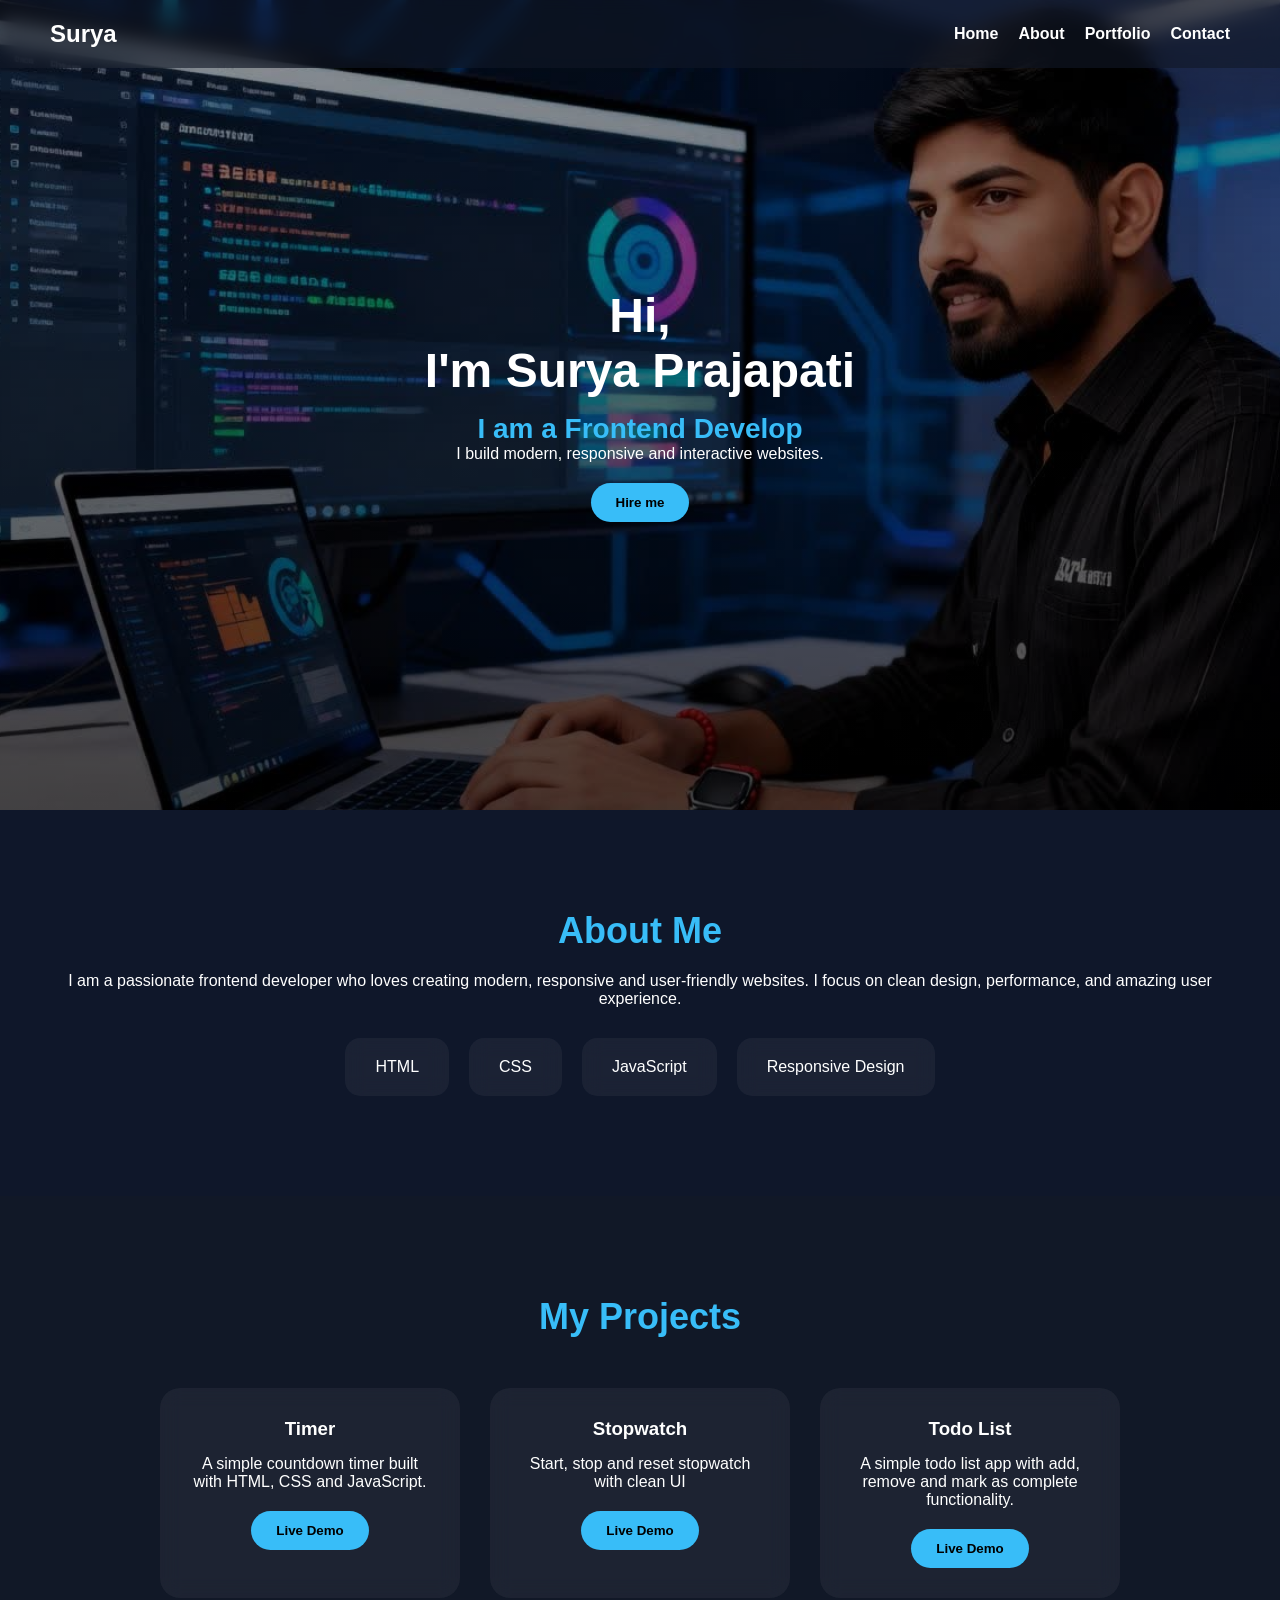
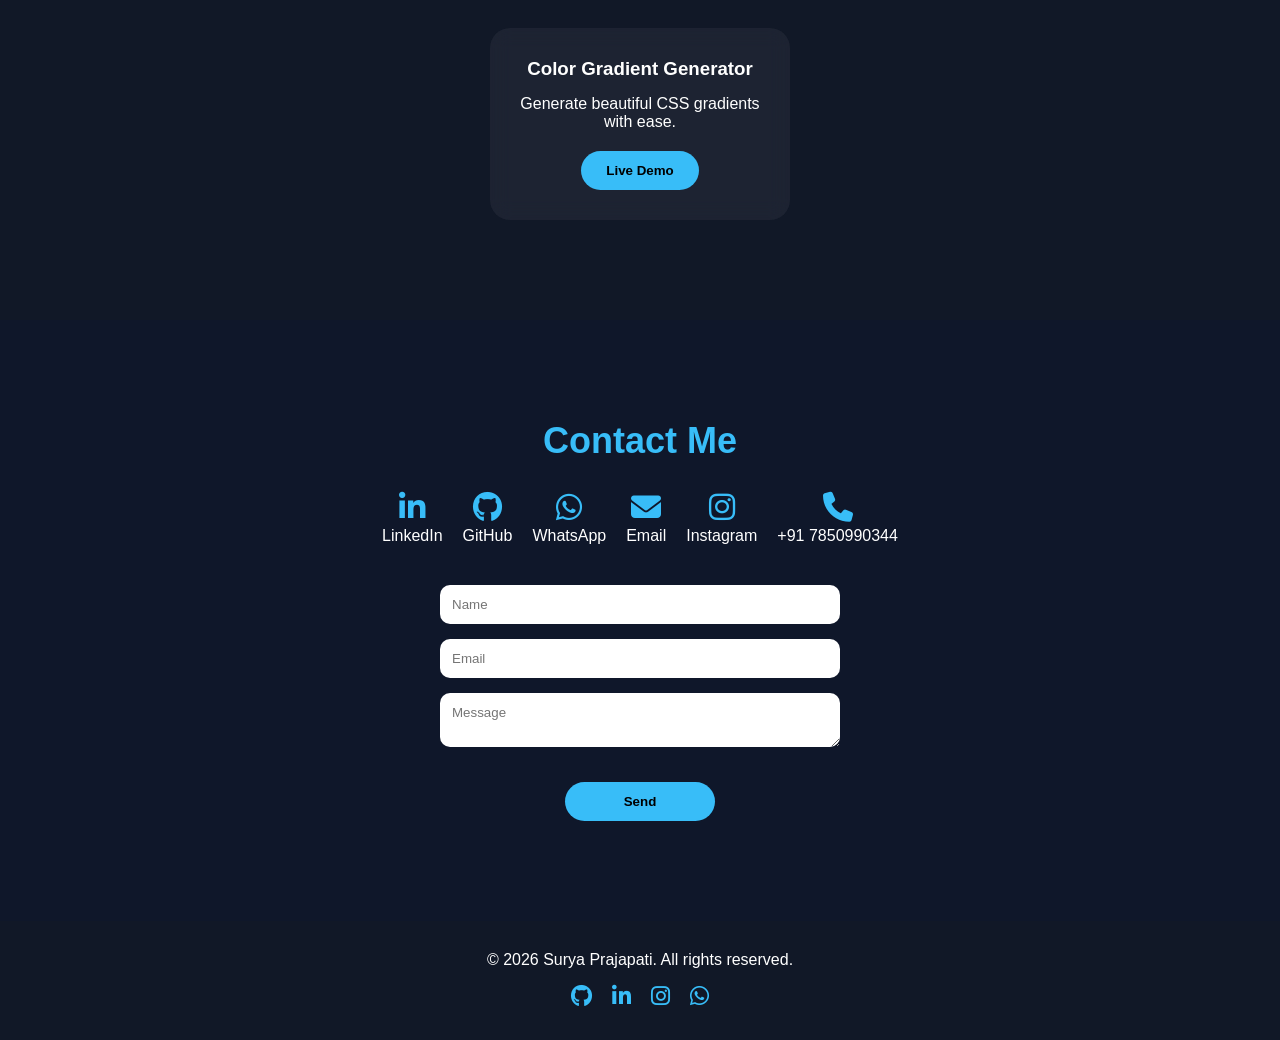
==== index.html @ 7abf76f6 "Add files via upload" ====
<!DOCTYPE html>
<html lang="en">
<head>
    <meta charset="UTF-8">
    <meta name="viewport" content="width=device-width, initial-scale=1.0">
    <title>Surya Portfolio</title>
    <link rel="stylesheet" href="style.css">
    <link rel="stylesheet" href="https://cdnjs.cloudflare.com/ajax/libs/font-awesome/6.5.0/css/all.min.css">
</head>
<body>

    <!-- Navbar -->
    <header class="navbar">
        <div class="logo">Surya</div>
        <div class="menu-toggle">&#9776;</div>
        <nav>
            <ul>
                <li><a href="#hero">Home</a></li>
                <li><a href="#about">About</a></li>
                <li><a href="#portfolio">Portfolio</a></li>
                <li><a href="#contact">Contact</a></li>
            </ul>
        </nav>
    </header>

    <!-- Hero Section -->
    <section class="hero" id="hero">
        <div class="hero-text animate-fade">
            <h1>Hi, <br> I'm Surya Prajapati</h1>
            <h2>I am a <span class="typing"></span></h2>
            <p>I build modern, responsive and interactive websites.</p>
            <button class="btn">Hire me</button>
        </div>
    </section>

    <!-- About Section -->
    <section class="about animate-fade" id="about">
        <h2>About Me</h2>
        <p>I am a passionate frontend developer who loves creating modern, responsive and user-friendly websites. I focus on clean design, performance, and amazing user experience.</p>

        <div class="skills">
            <div class="skill-card animate-slide">HTML</div>
            <div class="skill-card animate-slide">CSS</div>
            <div class="skill-card animate-slide">JavaScript</div>
            <div class="skill-card animate-slide">Responsive Design</div>
        </div>
    </section>

    <!-- Portfolio Section -->
    <section class="portfolio animate-fade" id="portfolio">
        <h2>My Projects</h2>
        <div class="project-container">
            <div class="project-card animate-slide">
                <h3>Timer</h3>
                <p>A simple countdown timer built with HTML, CSS and JavaScript.</p>
                <a href="https://surya4374.github.io/Timer/" target="_blank"><button class="btn">Live Demo</button></a>
            </div>
            <div class="project-card animate-slide">
                <h3>Stopwatch</h3>
                <p>Start, stop and reset stopwatch with clean UI</p>
                <a href="https://surya4374.github.io/Digital-Clock/" target="_blank"><button class="btn">Live Demo</button></a>
            </div>
            <div class="project-card animate-slide">
                <h3>Todo List</h3>
                <p>A simple todo list app with add, remove and mark as complete functionality.</p>
                <a href="https://surya4374.github.io/Todo-/" target="_blank"><button class="btn">Live Demo</button></a>
            </div>
            <div class="project-card animate-slide">
                <h3>Color Gradient Generator</h3>
                <p>Generate beautiful CSS gradients with ease.</p>
                <a href="https://surya4374.github.io/gradient-generator/" target="_blank"><button class="btn">Live Demo</button></a>
            </div>
        </div>
    </section>

    <!-- Contact Section -->
    <section class="contact animate-fade" id="contact">
        <h2>Contact Me</h2>
        <div class="contact-links">
            <div class="contact-item">
                <a href="https://www.linkedin.com/in/surya-prajapat-3aa0772b4/" target="_blank"><i class="fab fa-linkedin-in"></i></a>
                <span>LinkedIn</span>
            </div>
            <div class="contact-item">
                <a href="https://github.com/Surya4374" target="_blank"><i class="fab fa-github"></i></a>
                <span>GitHub</span>
            </div>
            <div class="contact-item">
                <a href="http://wa.me/7850990344" target="_blank"><i class="fab fa-whatsapp"></i></a>
                <span>WhatsApp</span>
            </div>
            <div class="contact-item">
                <a href="mailto:suryaprajapati4374@gmail.com"><i class="fas fa-envelope"></i></a>
                <span>Email</span>
            </div>
            <div class="contact-item">
                <a href="https://www.instagram.com/surya_prajapati_4374/" target="_blank"><i class="fab fa-instagram"></i></a>
                <span>Instagram</span>
            </div>
            <div class="contact-item">
                <a href="tel:+917850990344"><i class="fas fa-phone"></i></a>
                <span>+91 7850990344</span>
            </div>
        </div>

        <form class="contact-form animate-fade">
            <input type="text" placeholder="Name" required>
            <input type="email" placeholder="Email" required>
            <textarea placeholder="Message" required></textarea>
            <button type="submit" class="btn">Send</button>
        </form>
    </section>

    <!-- Footer -->
    <footer class="footer animate-fade">
        <p>&copy; 2026 Surya Prajapati. All rights reserved.</p>
        <div class="footer-social">
            <a href="https://github.com/Surya4374" target="_blank"><i class="fab fa-github"></i></a>
            <a href="https://www.linkedin.com/in/surya-prajapat-3aa0772b4/" target="_blank"><i class="fab fa-linkedin-in"></i></a>
            <a href="https://www.instagram.com/surya_prajapati_4374/" target="_blank"><i class="fab fa-instagram"></i></a>
            <a href="http://wa.me/7850990344" target="_blank"><i class="fab fa-whatsapp"></i></a>
        </div>
    </footer>

    <script src="script.js"></script>
</body>
</html>
---- style.css ----
/* RESET + BASE */
*{
    margin: 0;
    padding: 0;
    box-sizing: border-box;
    font-family: 'Arial', Helvetica, sans-serif;
}

body{
    background-color: #0f172a;
    color: white;
    overflow-x: hidden;
}

/* NAVBAR */
.navbar{
    display: flex;
    justify-content: space-between;
    align-items: center;
    padding: 20px 50px;
    background: rgba(17,24,39,0.6);
    backdrop-filter: blur(10px);
    position: fixed;
    width: 100%;
    top: 0;
    left: 0;
    z-index: 1000;
    transition: 0.3s;
}

.navbar.scrolled{
    background: #111827;
}

.navbar .logo{
    font-size: 24px;
    font-weight: bold;
}

.navbar ul{
    list-style: none;
    display: flex;
    gap: 20px;
}

.navbar ul li a{
    text-decoration: none;
    color: white;
    font-weight: bold;
    transition: 0.3s;
}

.navbar ul li a:hover{
    color: #38bdf8;
}

/* MENU TOGGLE MOBILE */
.menu-toggle{
    display: none;
    font-size: 28px;
    cursor: pointer;
}

/* HERO */
.hero{
    height: 90vh;
    display: flex;
    justify-content: center;
    align-items: center;
    text-align: center;
    padding: 0 20px;
    background: linear-gradient(rgba(0,0,0,0.4),rgba(0,0,0,0.7)), url('hero-img.jpg') center/cover no-repeat;
}

.hero h1{
    font-size: 48px;
    margin-bottom: 15px;
}

.hero h2{
    font-size: 28px;
    color: #38bdf8;
}

.btn{
    margin-top: 20px;
    padding: 12px 25px;
    background: #38bdf8;
    border: none;
    border-radius: 30px;
    cursor: pointer;
    font-weight: bold;
    transition: 0.3s;
}

.btn:hover{
    transform: scale(1.1);
    box-shadow: 0 0 20px #38bdf8;
}

/* ABOUT */
.about{
    padding: 100px 50px;
    text-align: center;
}

.about h2{
    font-size: 36px;
    color: #38bdf8;
    margin-bottom: 20px;
}

.skills{
    display: flex;
    justify-content: center;
    gap: 20px;
    flex-wrap: wrap;
    margin-top: 30px;
}

.skill-card{
    background: rgba(255,255,255,0.05);
    padding: 20px 30px;
    border-radius: 15px;
    backdrop-filter: blur(10px);
    cursor: pointer;
    transition: 0.3s;
}

.skill-card:hover{
    transform: translateY(-10px);
    box-shadow: 0 0 15px #38bdf8;
}

/* PORTFOLIO */
.portfolio{
    padding: 100px 50px;
    text-align: center;
    background: #111827;
}

.portfolio h2{
    font-size: 36px;
    color: #38bdf8;
    margin-bottom: 50px;
}

.project-container{
    display: flex;
    flex-wrap: wrap;
    justify-content: center;
    gap: 30px;
}

.project-card{
    background: rgba(255,255,255,0.05);
    padding: 30px;
    width: 300px;
    border-radius: 20px;
    backdrop-filter: blur(10px);
    transition: 0.5s;
    opacity: 0;
    transform: translateY(50px);
}

.project-card h3{
    margin-bottom: 15px;
}

.project-card:hover{
    transform: translateY(-10px);
    box-shadow: 0 0 20px #38bdf8;
}

/* CONTACT */
.contact{
    padding: 100px 50px;
    text-align: center;
}

.contact h2{
    font-size: 36px;
    color: #38bdf8;
    margin-bottom: 30px;
}

.contact-links{
    display: flex;
    flex-wrap: wrap;
    justify-content: center;
    gap: 20px;
}

.contact-item{
    display: flex;
    flex-direction: column;
    align-items: center;
    transition: 0.3s;
}

.contact-item i{
    font-size: 30px;
    margin-bottom: 5px;
    transition: 0.3s;
    color: #38bdf8;
}

.contact-item:hover i{
    transform: scale(1.3) rotate(10deg);
}

/* CONTACT FORM */
.contact-form{
    margin-top: 40px;
    display: flex;
    flex-direction: column;
    align-items: center;
    gap: 15px;
}

.contact-form input,
.contact-form textarea{
    width: 100%;
    max-width: 400px;
    padding: 12px;
    border-radius: 10px;
    border: none;
    outline: none;
}

.contact-form button{
    width: 150px;
}

/* FOOTER */
footer{
    padding: 30px 50px;
    text-align: center;
    background: #111827;
}

footer .footer-social{
    margin-top: 15px;
    display: flex;
    justify-content: center;
    gap: 20px;
}

footer .footer-social a{
    font-size: 22px;
    color: #38bdf8;
    transition: 0.3s;
}

footer .footer-social a:hover{
    transform: scale(1.3);
}

/* ANIMATIONS */
.animate-fade{
    opacity: 0;
    transform: translateY(30px);
    transition: all 0.8s ease-out;
}

.animate-slide{
    opacity: 0;
    transform: translateX(-50px);
    transition: all 0.8s ease-out;
}

/* RESPONSIVE */
@media(max-width:768px){

    /* Navbar layout fix */
    .navbar{
        padding: 15px 20px;
        justify-content: space-between;
        align-items: center;
    }

    /* Toggle LEFT me */
    .menu-toggle{
        display: block;
        order: 2;
    }

    /* Logo RIGHT me */
    .logo{
        order: 1;
        margin-right: auto;
    }

    /* Nav dropdown */
    .navbar ul{
        display: none;
        flex-direction: column;
        position: absolute;
        top: 60px;
        right: 20px;
        background: #111827;
        width: 200px;
        padding: 20px;
        z-index: 10001;
        border-radius: 10px;
    }

    .navbar nav.active ul{
        display: flex;
    }

    /* Responsive content */
    .hero h1{
        font-size: 32px;
    }

    .about, .portfolio, .contact{
        padding: 60px 20px;
    }

    .project-card{
        width: 100%;
    }
}
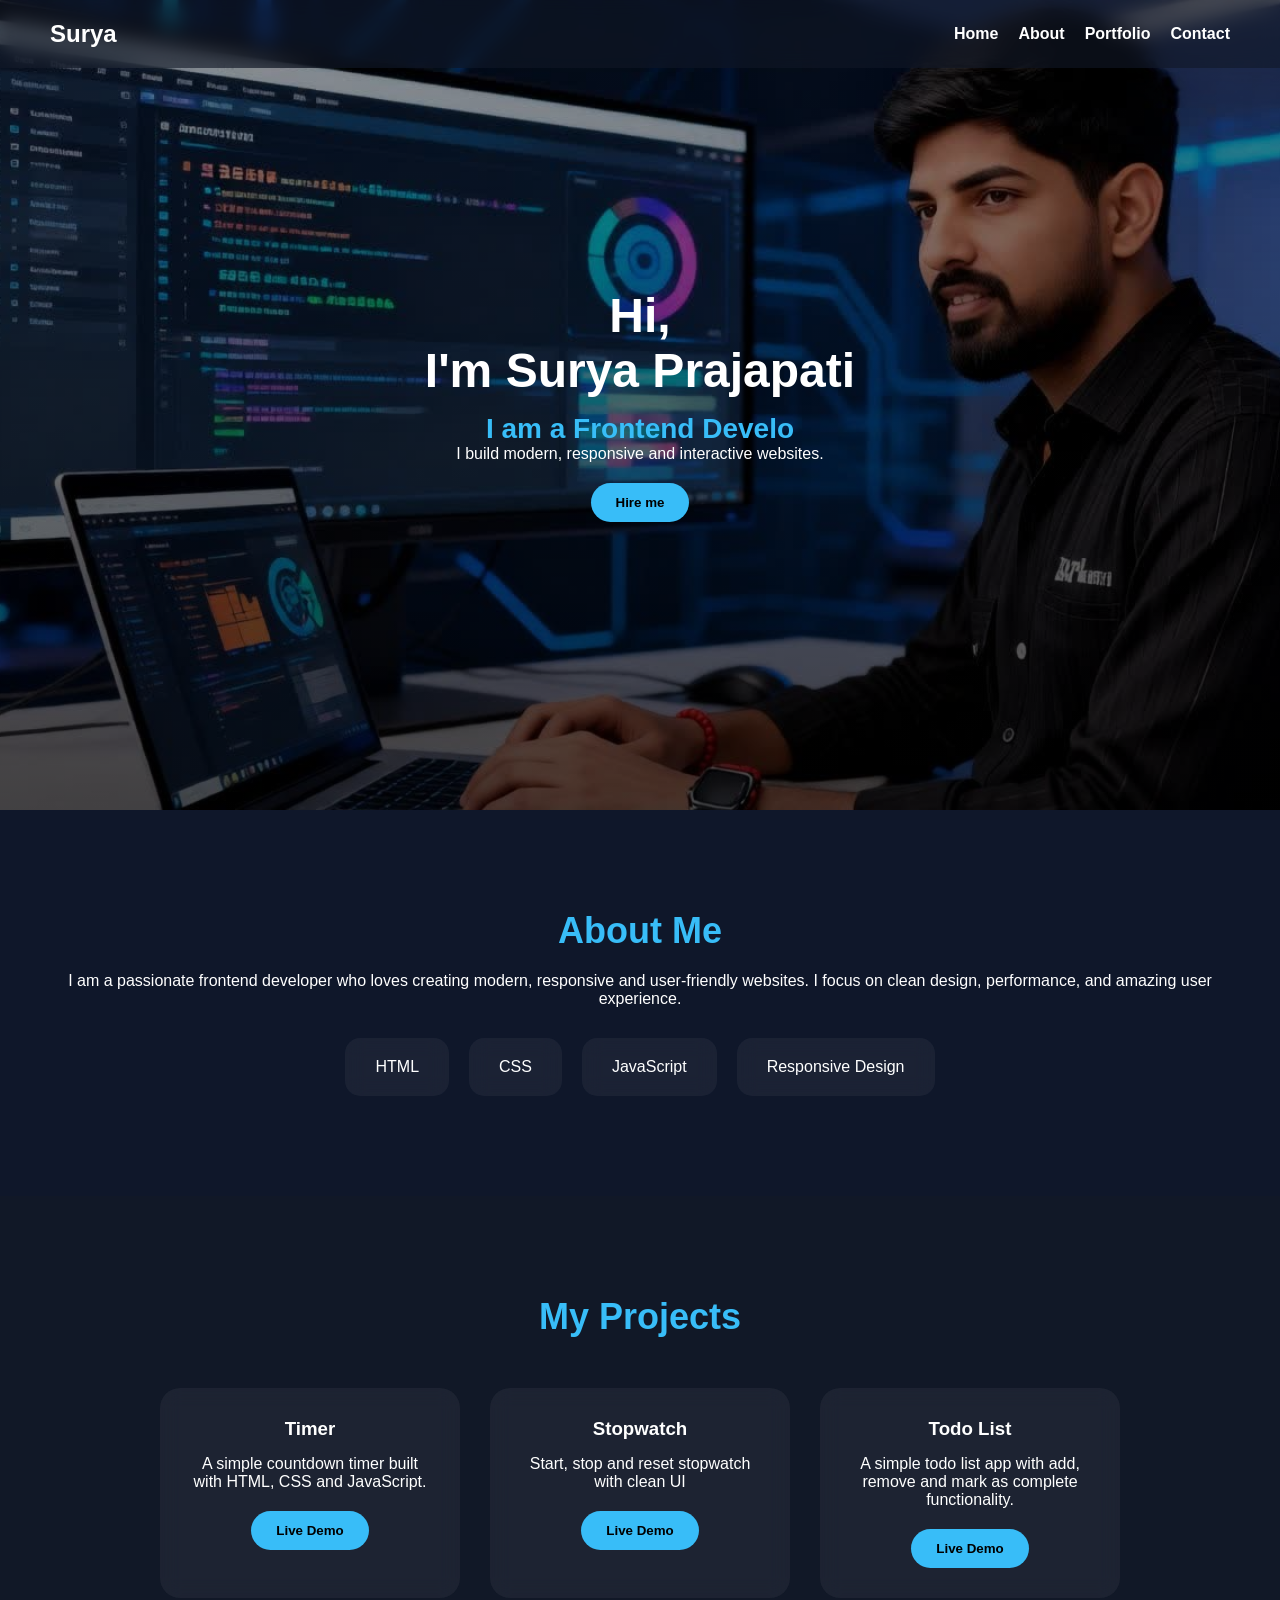
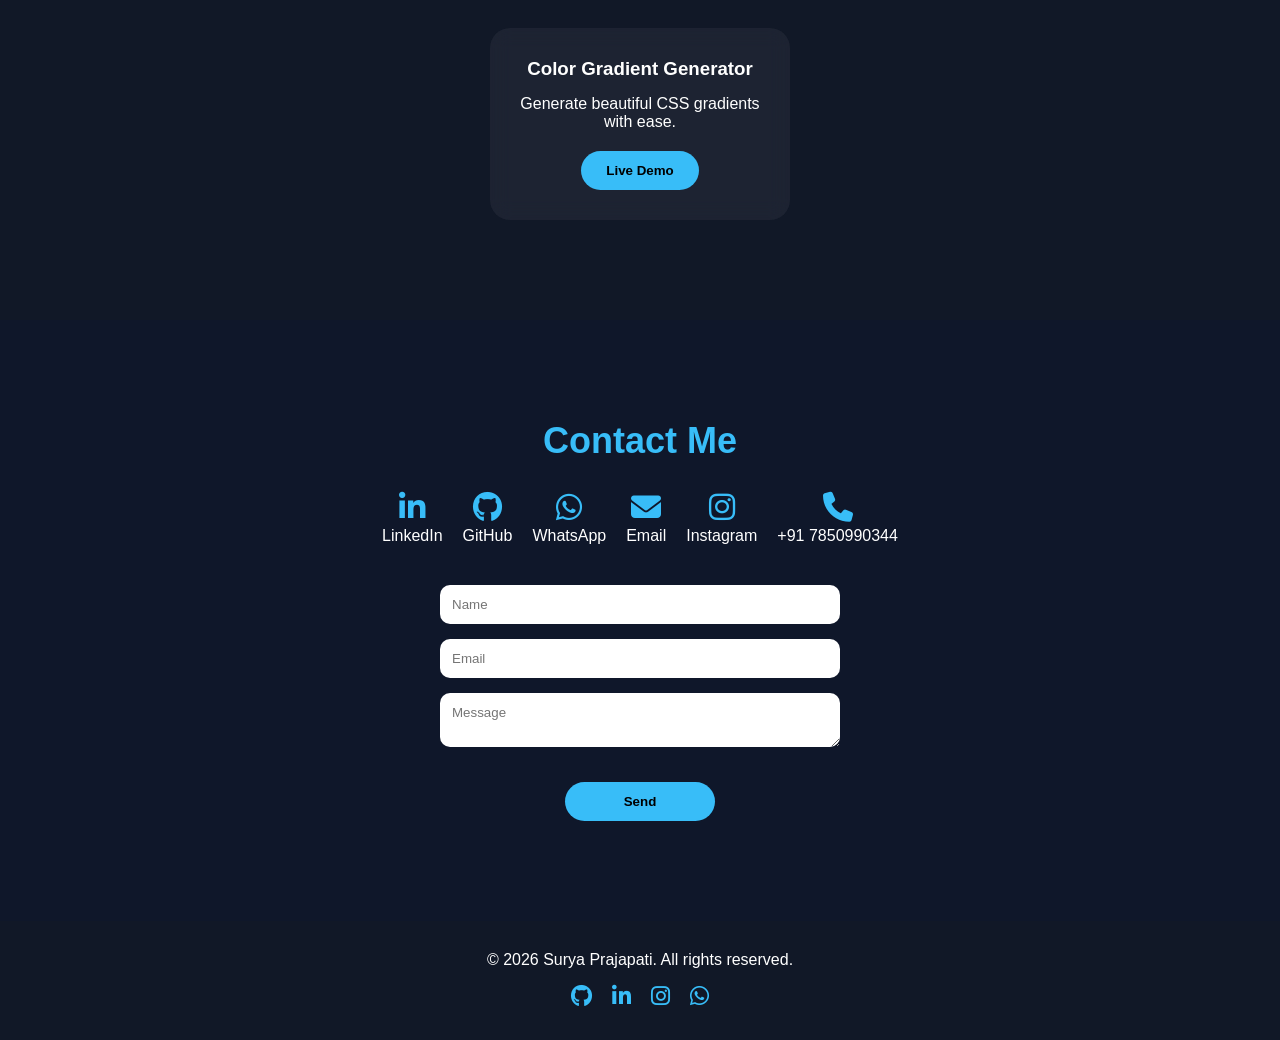
==== commit eadeee52: "Fix contact form and integrate Formspree Updated contact form to include action URL for Formspree." ====
--- a/index.html
+++ b/index.html
@@ -103,10 +103,12 @@
             </div>
         </div>
 
-        <form class="contact-form animate-fade">
-            <input type="text" placeholder="Name" required>
-            <input type="email" placeholder="Email" required>
-            <textarea placeholder="Message" required></textarea>
+        <form class="contact-form animate-fade"
+        action="https://formspree.io/f/mvzbnjvb"
+        method="POST">
+            <input type="text" name="name" placeholder="Name" required>
+            <input type="email" name="email" placeholder="Email" required>
+            <textarea name="message" placeholder="Message" required></textarea>
             <button type="submit" class="btn">Send</button>
         </form>
     </section>
@@ -124,4 +126,5 @@
 
     <script src="script.js"></script>
 </body>
-</html>+
+</html>
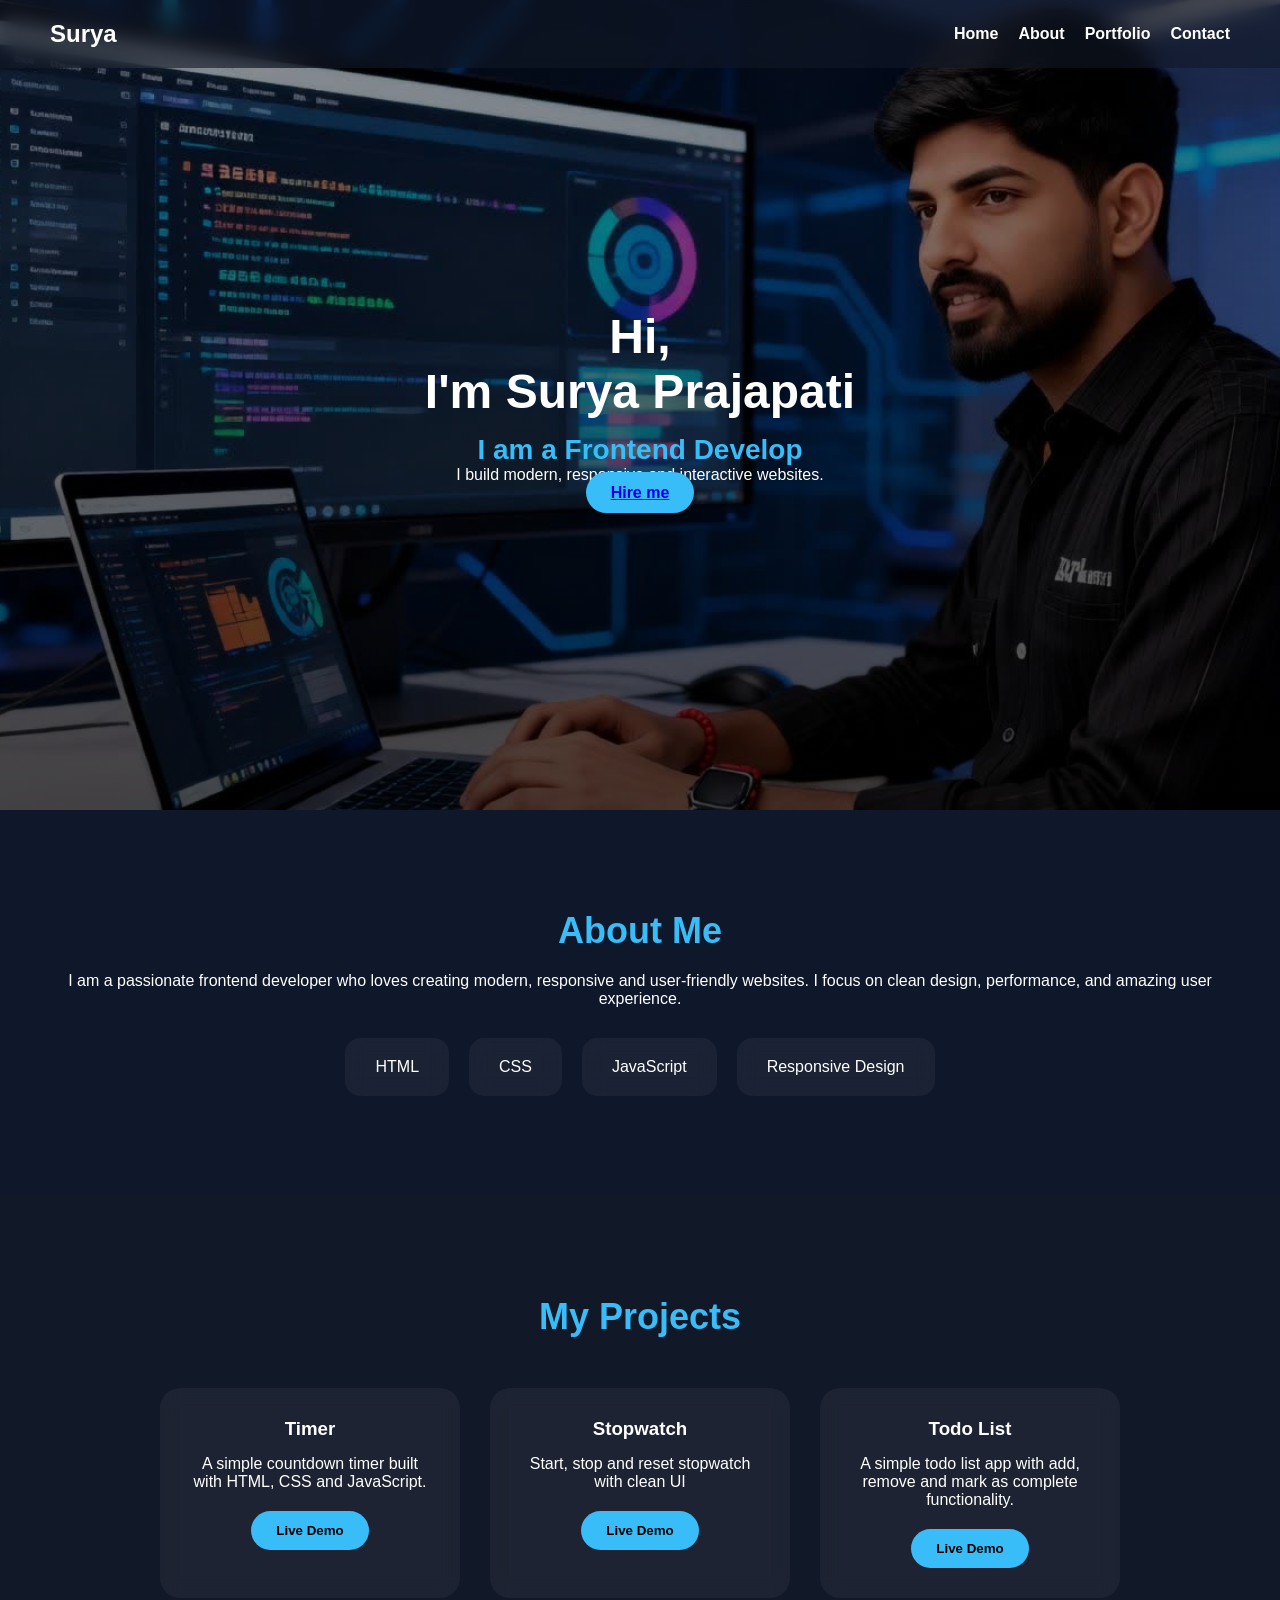
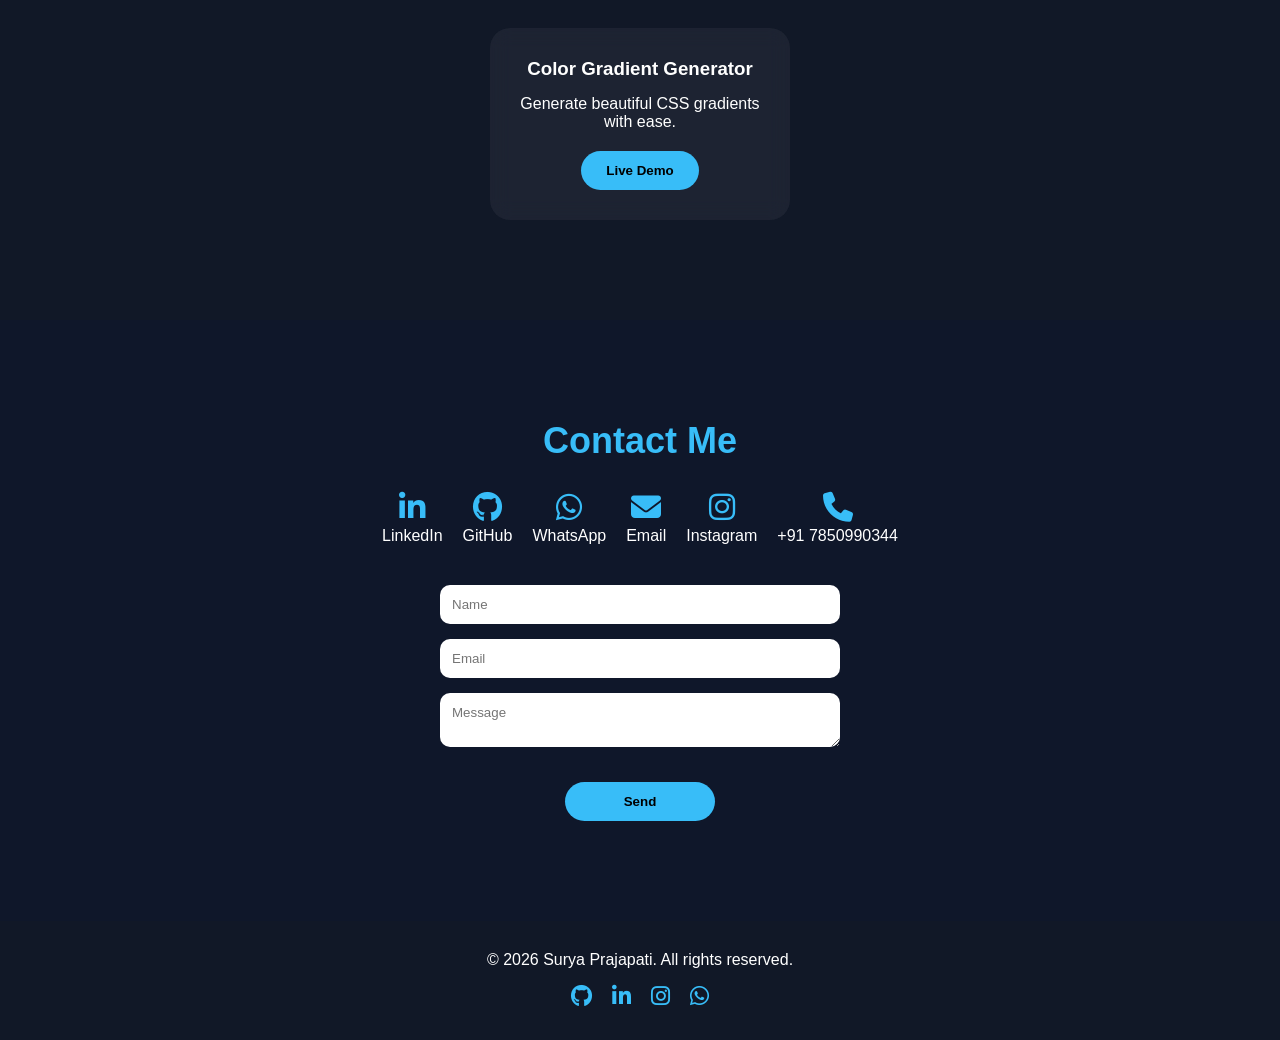
==== commit a29a8b9d: "Revise index.html for improved structure and accessibility Updated the HTML structure of the portfol" ====
--- a/index.html
+++ b/index.html
@@ -29,7 +29,7 @@
             <h1>Hi, <br> I'm Surya Prajapati</h1>
             <h2>I am a <span class="typing"></span></h2>
             <p>I build modern, responsive and interactive websites.</p>
-            <button class="btn">Hire me</button>
+             <a href="#contact" class="btn">Hire me</a>
         </div>
     </section>
 
@@ -128,3 +128,4 @@
 </body>
 
 </html>
+
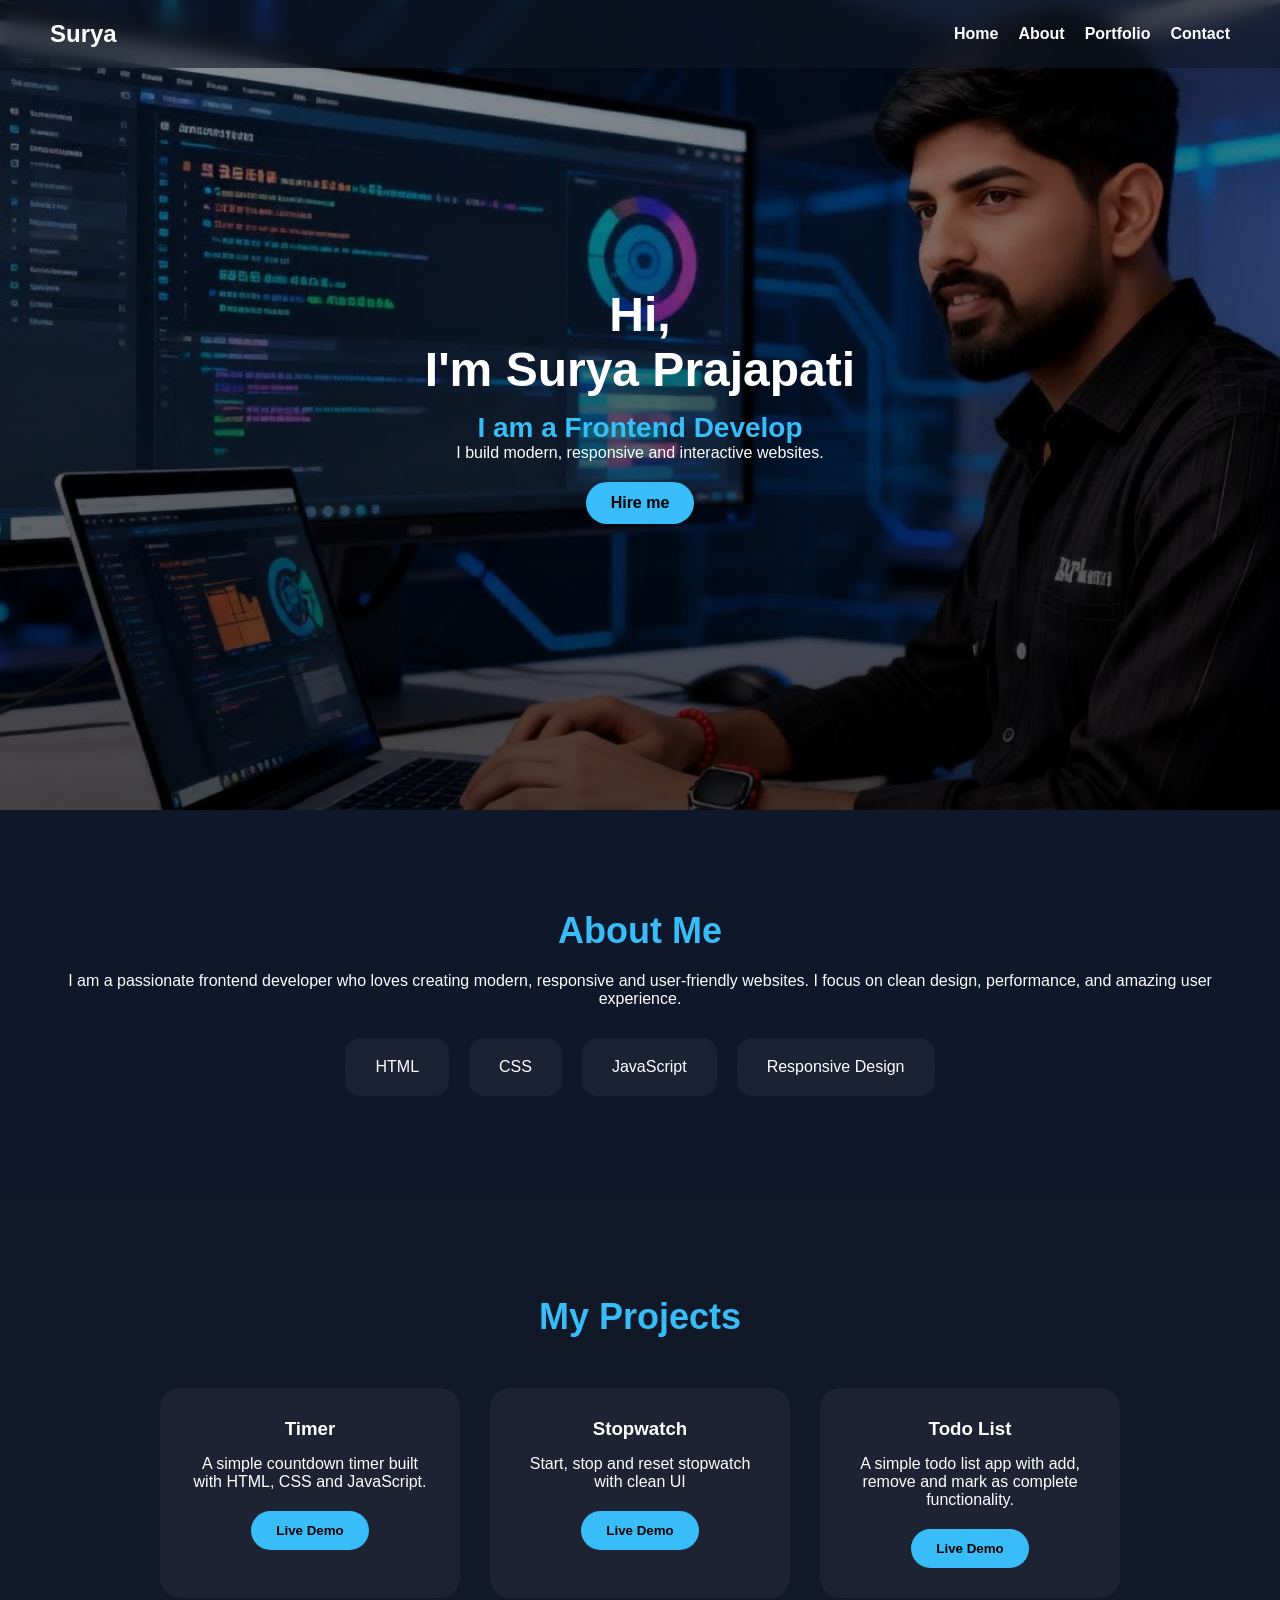
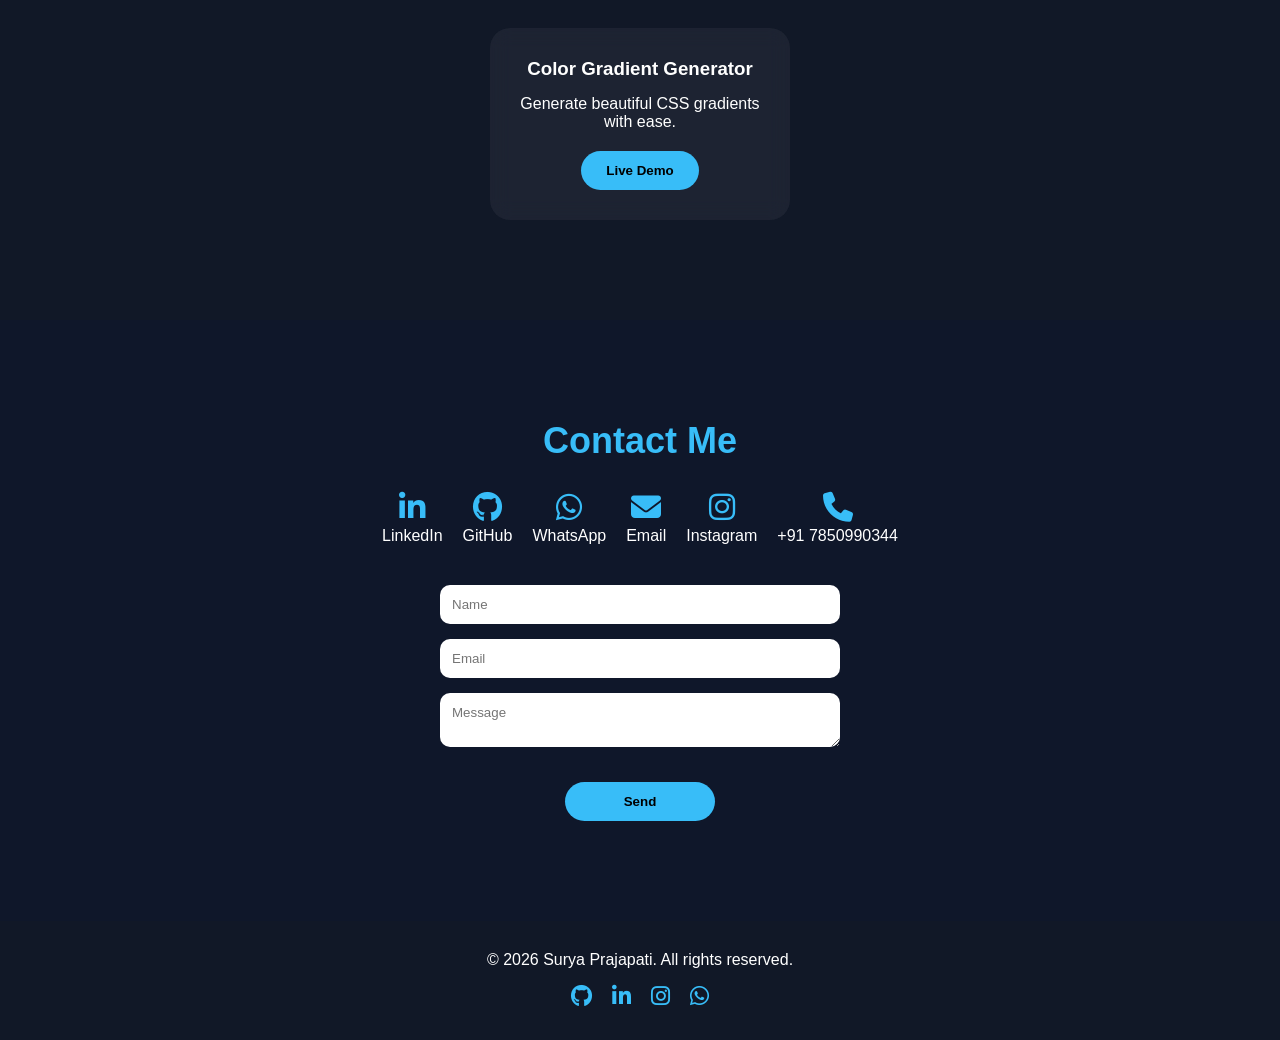
==== commit 60c4d641: "Update HTML structure and improve SEO metadata Added meta description for SEO and updated title." ====
--- a/index.html
+++ b/index.html
@@ -3,7 +3,8 @@
 <head>
     <meta charset="UTF-8">
     <meta name="viewport" content="width=device-width, initial-scale=1.0">
-    <title>Surya Portfolio</title>
+    <meta name="description" content="Surya Prajapati is a Web Designer and Frontend Developer who builds modern, responsive and interactive websites.">
+    <title>Surya Prajapati | Web Designer & Frontend Developer</title>
     <link rel="stylesheet" href="style.css">
     <link rel="stylesheet" href="https://cdnjs.cloudflare.com/ajax/libs/font-awesome/6.5.0/css/all.min.css">
 </head>
@@ -129,3 +130,4 @@
 
 </html>
 
+
--- a/style.css
+++ b/style.css
@@ -91,6 +91,12 @@
     cursor: pointer;
     font-weight: bold;
     transition: 0.3s;
+
+    text-decoration: none !important;
+    color: black !important;
+    display: inline-flex;
+    align-items: center;
+    justify-content: center;
 }
 
 .btn:hover{
@@ -321,4 +327,6 @@
     .project-card{
         width: 100%;
     }
-}+
+}
+
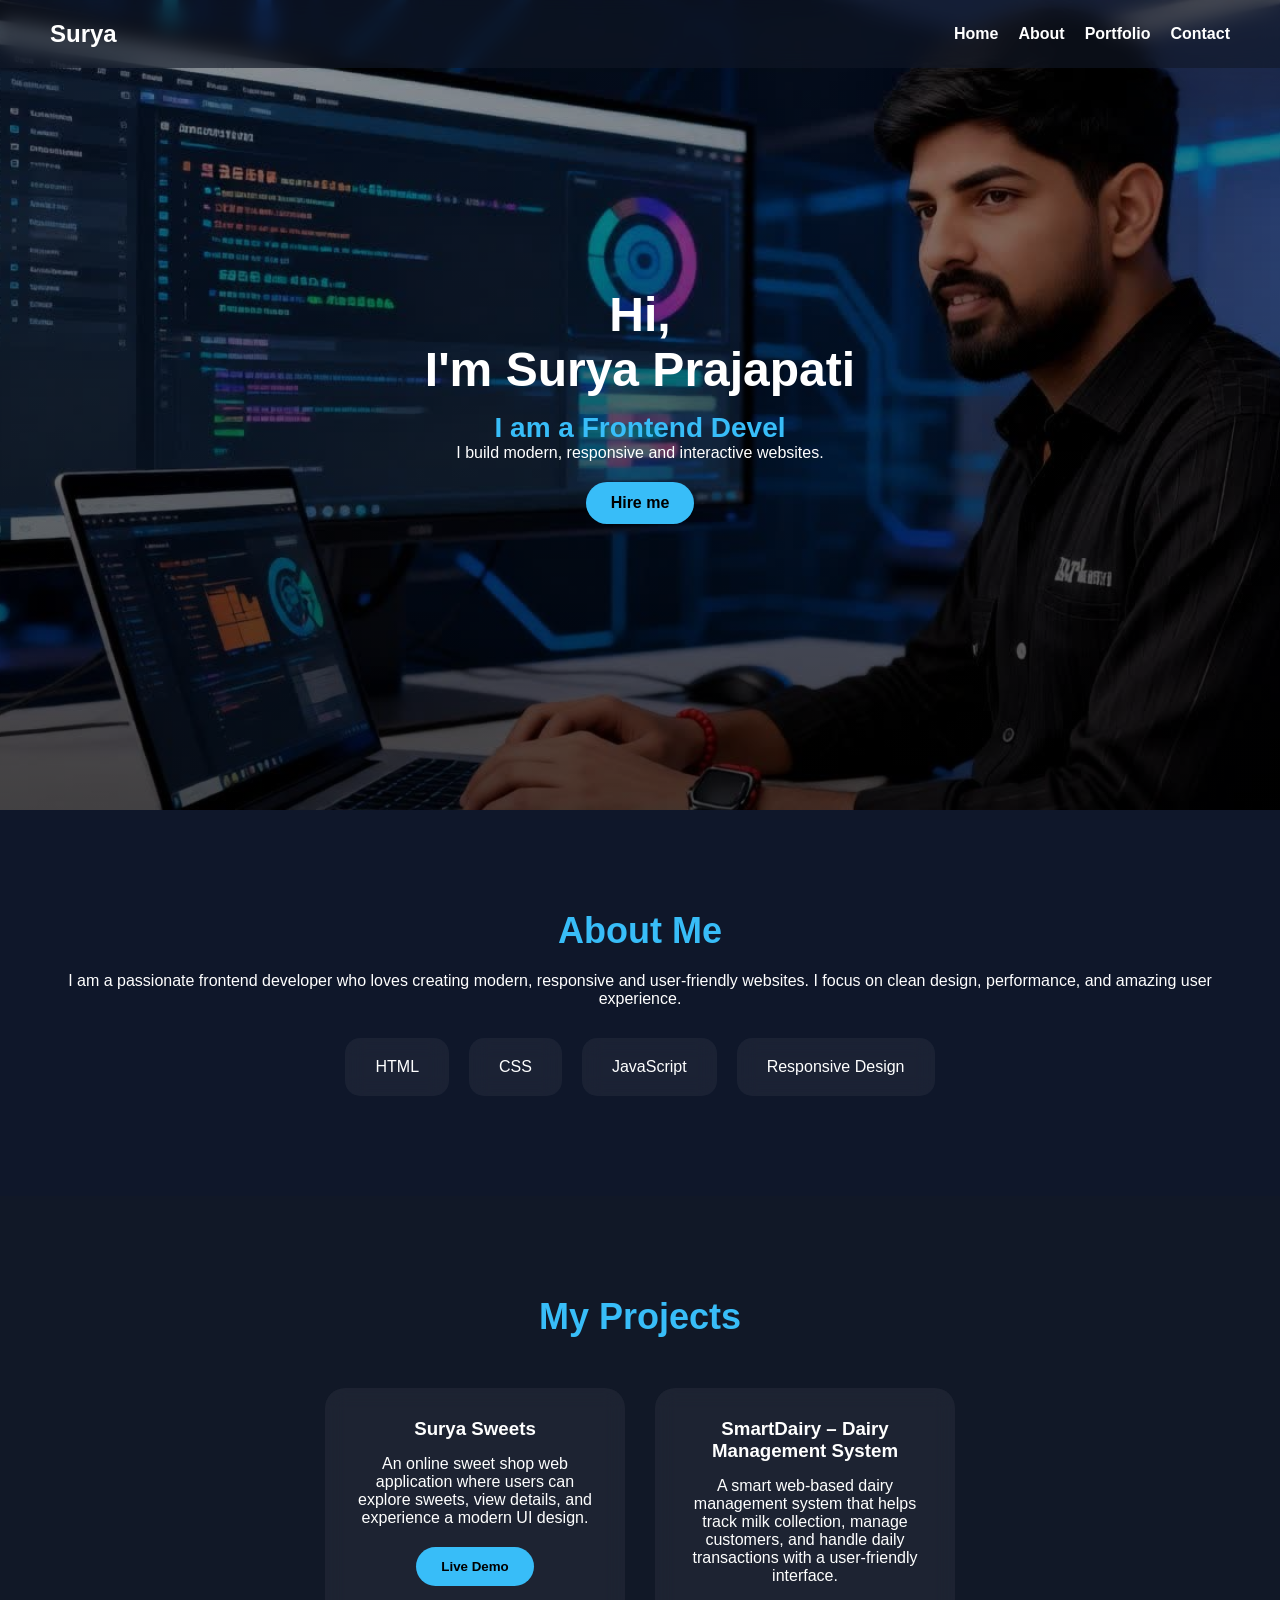
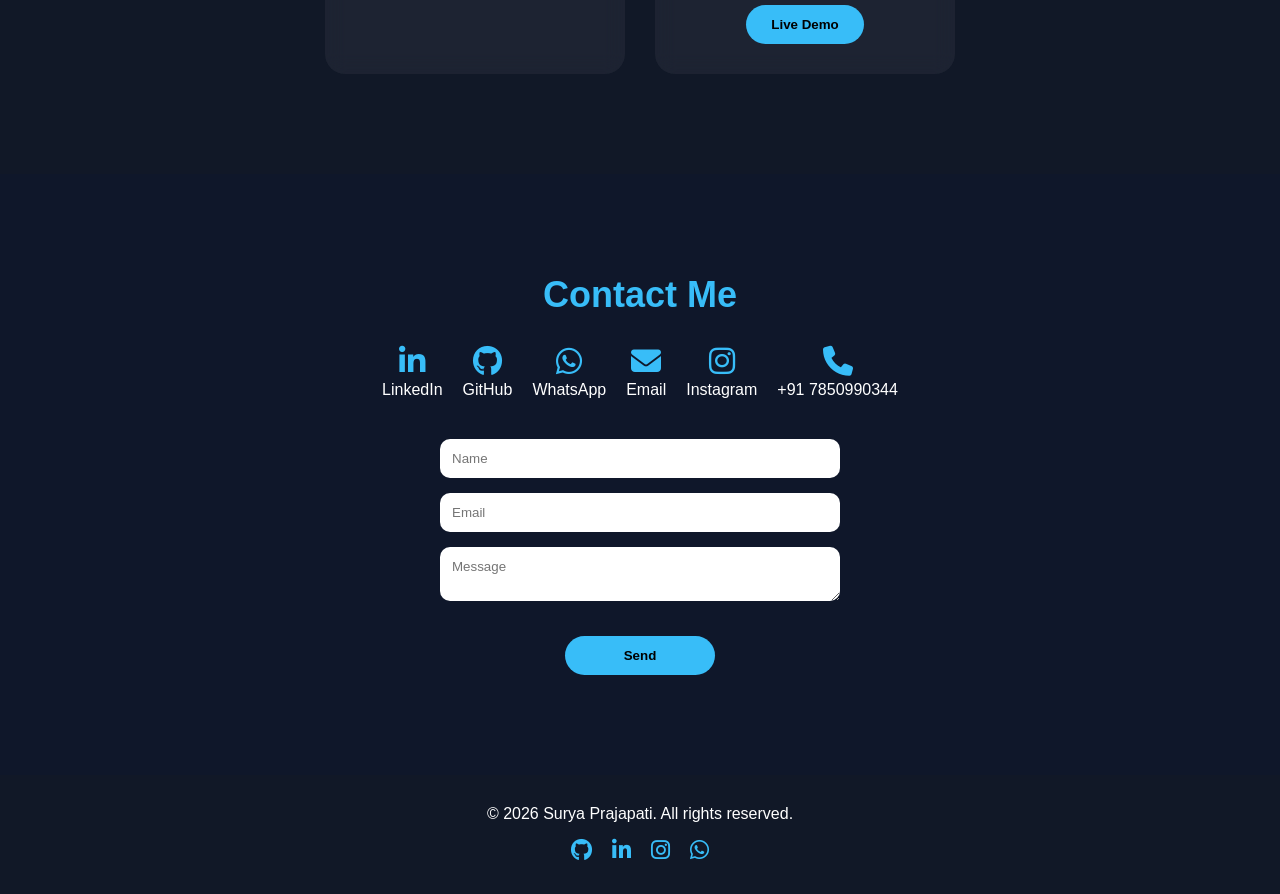
==== commit 91bea922: "Revise portfolio section with new project entries Updated portfolio section with new projects and de" ====
--- a/index.html
+++ b/index.html
@@ -51,17 +51,21 @@
     <section class="portfolio animate-fade" id="portfolio">
         <h2>My Projects</h2>
         <div class="project-container">
-            <div class="project-card animate-slide">
-                <h3>Timer</h3>
-                <p>A simple countdown timer built with HTML, CSS and JavaScript.</p>
-                <a href="https://surya4374.github.io/Timer/" target="_blank"><button class="btn">Live Demo</button></a>
-            </div>
-            <div class="project-card animate-slide">
-                <h3>Stopwatch</h3>
-                <p>Start, stop and reset stopwatch with clean UI</p>
-                <a href="https://surya4374.github.io/Digital-Clock/" target="_blank"><button class="btn">Live Demo</button></a>
-            </div>
-            <div class="project-card animate-slide">
+               <div class="project-card animate-slide">
+    <h3>Surya Sweets</h3>
+    <p>An online sweet shop web application where users can explore sweets, view details, and experience a modern UI design.</p>
+    <a href="https://surya4374.github.io/SuryaSweets/" target="_blank">
+        <button class="btn">Live Demo</button>
+    </a>
+</div>
+             <div class="project-card animate-slide">
+    <h3>SmartDairy – Dairy Management System</h3>
+    <p>A smart web-based dairy management system that helps track milk collection, manage customers, and handle daily transactions with a user-friendly interface.</p>
+    <a href="https://surya4374.github.io/Smart-Dairy/" target="_blank">
+        <button class="btn">Live Demo</button>
+    </a>
+</div>
+            <!-- <div class="project-card animate-slide">
                 <h3>Todo List</h3>
                 <p>A simple todo list app with add, remove and mark as complete functionality.</p>
                 <a href="https://surya4374.github.io/Todo-/" target="_blank"><button class="btn">Live Demo</button></a>
@@ -70,7 +74,7 @@
                 <h3>Color Gradient Generator</h3>
                 <p>Generate beautiful CSS gradients with ease.</p>
                 <a href="https://surya4374.github.io/gradient-generator/" target="_blank"><button class="btn">Live Demo</button></a>
-            </div>
+            </div> -->
         </div>
     </section>
 
